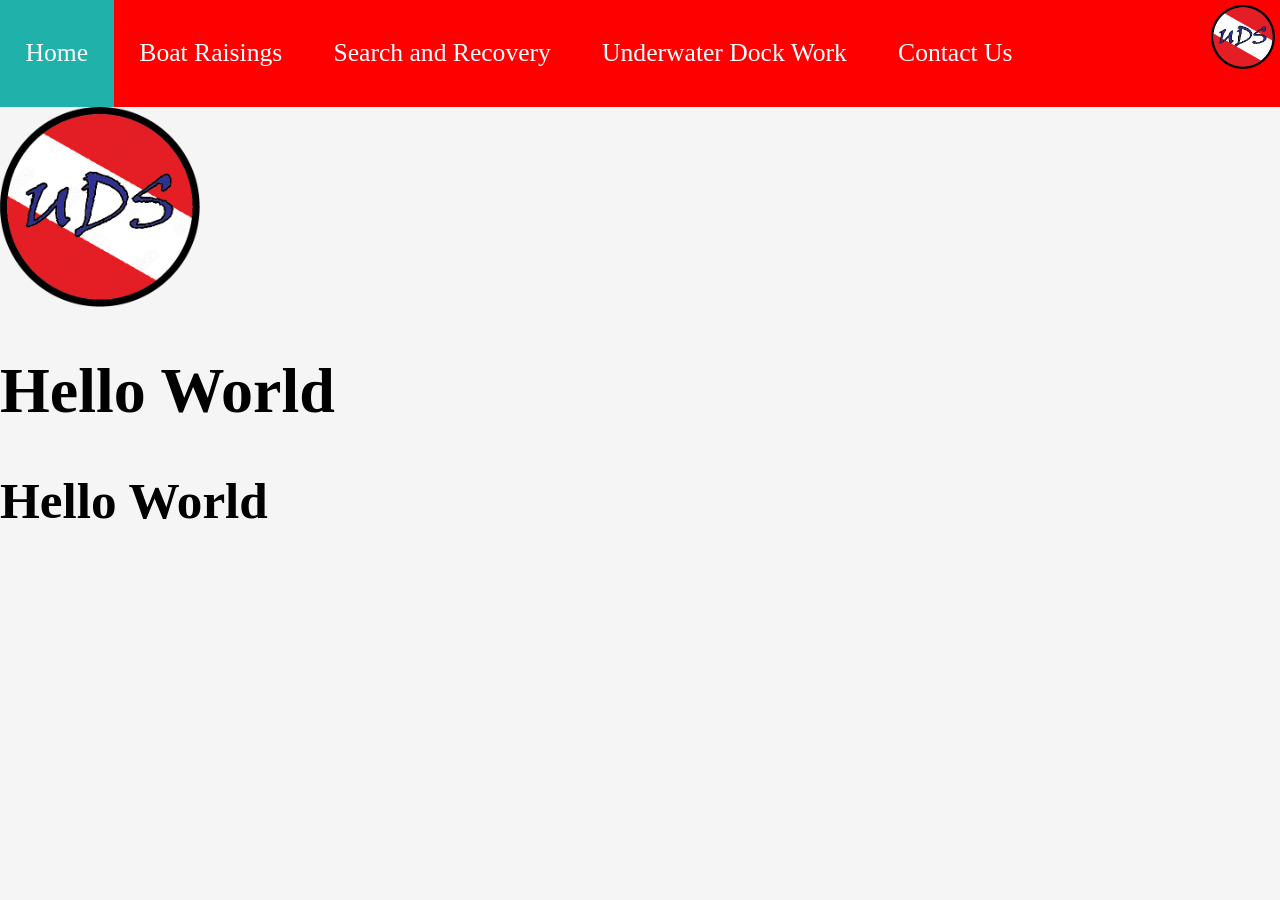
==== index.html @ 9f6061a1 "Basic design and most of the layout for boat raising page done" ====
<!DOCTYPE html>
<html lang="en">
<head>
    <meta charset="UTF-8">
    <link rel="stylesheet" href="styles.css">
    <title>Underwater Diving Services</title>
    <link rel="icon" type="image/x-icon" href="image/png/Icon.png">
    <meta name="viewport" content="width=device-width, initial-scale=1.0">
</head>
<ul class="navbar">
    <li><a href="home.html" class="active">Home</a></li>
    <li><a href="boatRaisings.html">Boat Raisings</a></li>
    <li><a href="searchAndRecovery.html">Search and Recovery </a></li>
    <li><a href="underwaterDockWork.html">Underwater Dock Work</a></li>
    <li><a href="contactus.html">Contact Us</a></li>
    <li class="right"><img src="image/png/Logo.png" alt="UDS Logo"></li>
</ul>
<body>
    <img src="image/png/Logo.png" alt="UDS Logo" width="200" height="200"></img>
    <h1> Hello World</h1>
    <h2>Hello World</h2>
</body>
</html>
---- styles.css ----
body {
    background-color: whitesmoke;
    margin: 0;
}

h1 {
  font-size: 5vw;
}
h2 {
  font-size: 4vw;
}
h3 {
  font-size: 3vw;
}
p {
  font-size: 2vw;
}

h3.bar {
  background-color: red;
  color: white;
  padding: 10px;
}


ul.navbar {
  list-style-type: none;
  margin: 0;
  padding: 0;
  overflow: hidden;
  background-color: red;
}

ul.navbar li {
  float: left;
}

ul.navbar li a{
  display: block;
  color: white;
  text-align: center;
  padding: 3vw 2vw;
  text-decoration: none;
  font-size: 2vw;
}

ul.navbar li a:hover {
  background-color: darkred;
}

ul.navbar li a.active {
  background-color: lightseagreen;
}

ul.navbar li.right {
    float: right;
}

ul.navbar li img {
    display: block;
    height: 5vw;
    width: auto;
    padding: 5px;
}

div.twoColumn {
    float: left;
    width: 50%;
    box-sizing: border-box;
    padding: 10px;
}

div.gallery {
  display: flex;
  flex-wrap: wrap;
  justify-content: flex-start;
}

@media screen and (min-width: 500px) {
  div.gallery-item {
    margin: .3%;
    border: .5% solid #ccc;
    width: 32.70%;
  }
}
@media screen and (max-width: 500px) {
  div.gallery-item {
    margin: .25%;
    border: .5% solid #ccc;
    width: 49%;
  }

  p {
    font-size: 3vw;
  }
}

div.gallery-item img {
  width: 100%;
  height: auto;
}
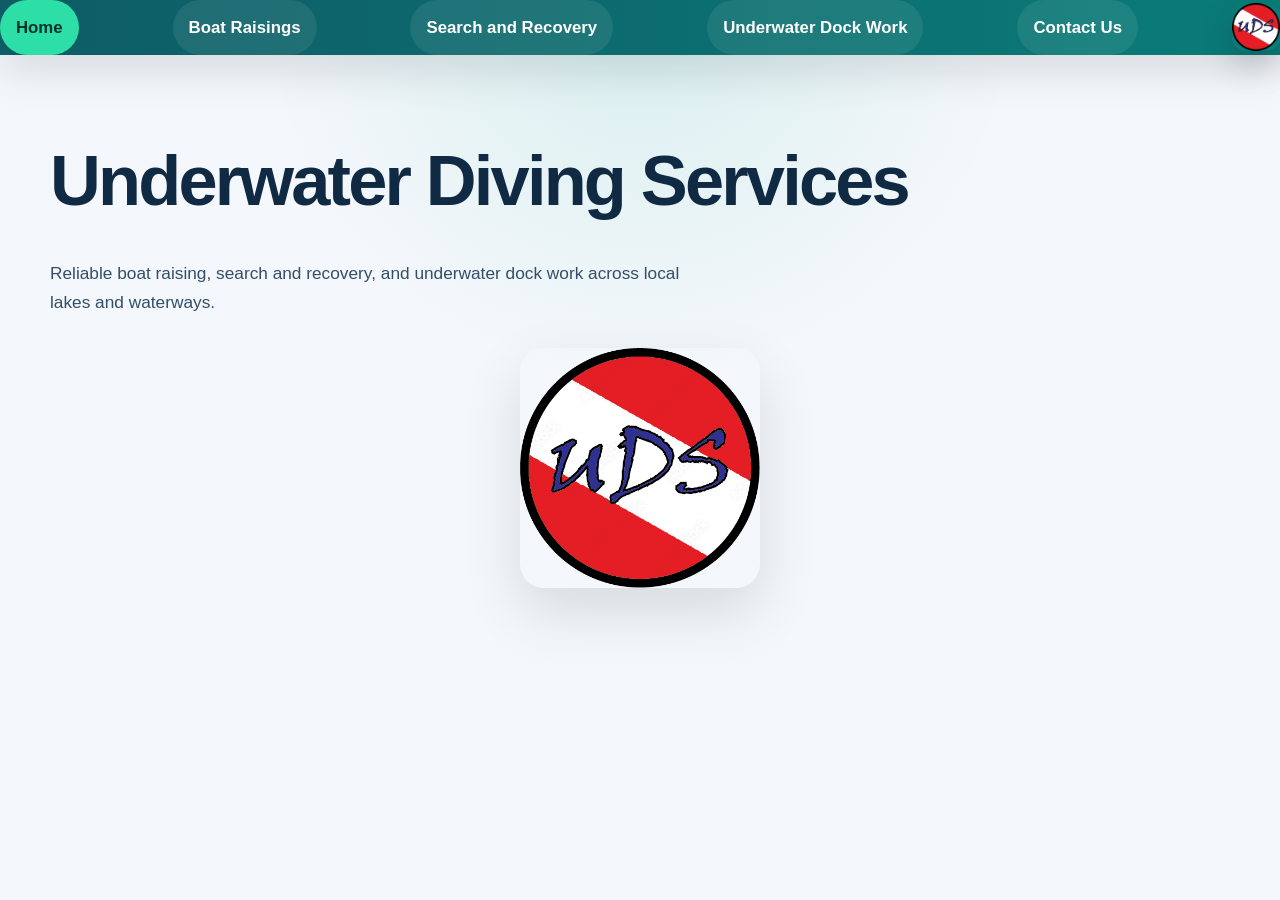
==== commit 81a6b9da: "Push ui update" ====
--- a/index.html
+++ b/index.html
@@ -7,17 +7,25 @@
     <link rel="icon" type="image/x-icon" href="image/png/Icon.png">
     <meta name="viewport" content="width=device-width, initial-scale=1.0">
 </head>
-<ul class="navbar">
-    <li><a href="home.html" class="active">Home</a></li>
-    <li><a href="boatRaisings.html">Boat Raisings</a></li>
-    <li><a href="searchAndRecovery.html">Search and Recovery </a></li>
-    <li><a href="underwaterDockWork.html">Underwater Dock Work</a></li>
-    <li><a href="contactus.html">Contact Us</a></li>
-    <li class="right"><img src="image/png/Logo.png" alt="UDS Logo"></li>
+<body>
+<header>
+<ul class="navbar navbar-links">
+    <li><a class="brand active" href="home.html">Home</a></li>
+    <li><a class="brand" href="boatRaisings.html">Boat Raisings</a></li>
+    <li><a class="brand" href="searchAndRecovery.html">Search and Recovery</a></li>
+    <li><a class="brand" href="underwaterDockWork.html">Underwater Dock Work</a></li>
+    <li><a class="brand" href="contactus.html">Contact Us</a></li>
+    <li class="right"><img class="brand" src="image/png/Logo.png" alt="UDS Logo"></li>
 </ul>
-<body>
-    <img src="image/png/Logo.png" alt="UDS Logo" width="200" height="200"></img>
-    <h1> Hello World</h1>
-    <h2>Hello World</h2>
+</header>
+<main class="page-wrapper">
+  <section class="hero">
+    <div class="hero-inner">
+      <h1>Underwater Diving Services</h1>
+      <p>Reliable boat raising, search and recovery, and underwater dock work across local lakes and waterways.</p>
+    </div>
+    <img class="hero-logo" src="image/png/Logo.png" alt="UDS Logo">
+  </section>
+</main>
 </body>
 </html>
--- a/styles.css
+++ b/styles.css
@@ -1,101 +1,470 @@
+* {
+  box-sizing: border-box;
+}
+
+:root {
+  color-scheme: light;
+  font-family: "Inter", "Segoe UI", sans-serif;
+  color: #102a43;
+  background-color: #f4f7fb;
+}
+
+html {
+  scroll-behavior: smooth;
+}
+
 body {
-    background-color: whitesmoke;
-    margin: 0;
-}
-
-h1 {
-  font-size: 5vw;
-}
-h2 {
-  font-size: 4vw;
-}
-h3 {
-  font-size: 3vw;
-}
-p {
-  font-size: 2vw;
-}
-
-h3.bar {
-  background-color: red;
-  color: white;
-  padding: 10px;
-}
-
-
-ul.navbar {
-  list-style-type: none;
-  margin: 0;
-  padding: 0;
-  overflow: hidden;
-  background-color: red;
-}
-
-ul.navbar li {
-  float: left;
-}
-
-ul.navbar li a{
+  margin: 0;
+  min-height: 100vh;
+  background: radial-gradient(circle at top, rgba(45, 189, 166, 0.14), transparent 34%), #f4f7fb;
+  line-height: 1.6;
+}
+
+img {
+  max-width: 100%;
   display: block;
-  color: white;
-  text-align: center;
-  padding: 3vw 2vw;
-  text-decoration: none;
-  font-size: 2vw;
-}
-
-ul.navbar li a:hover {
-  background-color: darkred;
-}
-
-ul.navbar li a.active {
-  background-color: lightseagreen;
-}
-
-ul.navbar li.right {
-    float: right;
-}
-
-ul.navbar li img {
-    display: block;
-    height: 5vw;
-    width: auto;
-    padding: 5px;
-}
-
-div.twoColumn {
-    float: left;
-    width: 50%;
-    box-sizing: border-box;
-    padding: 10px;
-}
-
-div.gallery {
+}
+
+body,
+button,
+input,
+textarea,
+select {
+  font: 100%/1.65 "Inter", "Segoe UI", sans-serif;
+}
+
+.page-wrapper {
+  width: min(1180px, calc(100% - 2rem));
+  margin: 0 auto;
+  padding: 1.5rem 0 2.5rem;
+}
+
+.margins {
+  padding: 0 1rem;
+}
+
+header {
+  background: linear-gradient(90deg, #0e5c65 0%, #0a7c78 100%);
+  color: #fff;
+  position: sticky;
+  top: 0;
+  z-index: 20;
+  box-shadow: 0 16px 44px rgba(2, 20, 28, 0.12);
+}
+
+.navbar {
   display: flex;
   flex-wrap: wrap;
-  justify-content: flex-start;
-}
-
-@media screen and (min-width: 500px) {
-  div.gallery-item {
-    margin: .3%;
-    border: .5% solid #ccc;
-    width: 32.70%;
-  }
-}
-@media screen and (max-width: 500px) {
-  div.gallery-item {
-    margin: .25%;
-    border: .5% solid #ccc;
-    width: 49%;
-  }
-
-  p {
-    font-size: 3vw;
-  }
-}
-
-div.gallery-item img {
+  align-items: center;
+  justify-content: space-between;
+  gap: 0.75rem;
+  margin: 0 auto;
+  padding: 0.85rem 1.25rem;
+  list-style: none;
+  background: linear-gradient(90deg, #0e5c65 0%, #0a7c78 100%);
+}
+
+.navbar a.brand {
+  display: inline-flex;
+  align-items: center;
+  gap: 0.85rem;
+  text-decoration: none;
+  color: #fff;
+  font-weight: 700;
+  font-size: 1.05rem;
+}
+
+.navbar img.brand {
+  width: 3rem;
+  height: auto;
+  border-radius: 0.85rem;
+  box-shadow: 0 14px 32px rgba(0, 0, 0, 0.18);
+}
+
+.navbar-links,
+ul.navbar {
+  display: flex;
+  flex-wrap: wrap;
+  gap: 0.45rem;
+  margin: 0;
+  padding: 0;
+}
+
+.navbar-links li,
+ul.navbar li {
+  margin: 0;
+}
+
+.navbar-links a,
+ul.navbar li a {
+  display: inline-flex;
+  align-items: center;
+  justify-content: center;
+  padding: 0.85rem 1rem;
+  border-radius: 999px;
+  color: #fff;
+  text-decoration: none;
+  transition: transform 180ms ease, background-color 180ms ease, color 180ms ease;
+  background: rgba(255, 255, 255, 0.08);
+  font-size: clamp(0.95rem, 1.5vw, 1.1rem);
+}
+
+.navbar-links a:hover,
+.navbar-links a:focus-visible,
+ul.navbar li a:hover,
+ul.navbar li a:focus-visible {
+  background: rgba(255, 255, 255, 0.2);
+  transform: translateY(-1px);
+}
+
+.navbar-links a.active,
+ul.navbar li a.active {
+  background: #2ddfa6;
+  color: #05332b;
+}
+
+.hero {
+  display: grid;
+  gap: 2rem;
+  align-items: center;
+  padding: 2.75rem 0 2rem;
+}
+
+.hero-inner {
+  display: grid;
+  gap: 1.25rem;
+}
+
+.hero h1 {
+  margin: 0;
+  font-size: clamp(2.8rem, 6vw, 4.4rem);
+  letter-spacing: -0.04em;
+}
+
+.hero-home {
+  grid-template-columns: minmax(0, 1.4fr) minmax(0, 1fr);
+  gap: 2.5rem;
+  padding: 3rem 0 3.5rem;
+  background-image: url(image/Test_background_silhouette_crop.jpg);
+  background-repeat: no-repeat;
+  background-size: cover;
+  border-radius: 2rem;
+}
+
+.hero-home .hero-inner {
+  max-width: 42rem;
+}
+
+.hero-home .eyebrow {
+  display: inline-flex;
+  align-items: center;
+  gap: 0.5rem;
+  font-size: 0.95rem;
+  font-weight: 700;
+  color: #0a7c78;
+  text-transform: uppercase;
+  letter-spacing: 0.12em;
+}
+
+.hero-home p {
+  margin: 0;
+  max-width: 44rem;
+  color: #334e68;
+  font-size: clamp(1rem, 1.4vw, 1.15rem);
+}
+
+.hero-home .hero-visual {
+  display: grid;
+  gap: 1.5rem;
+  align-items: end;
+}
+
+.hero-home .hero-logo {
+  width: 100%;
+  max-width: 420px;
+  border-radius: 1.75rem;
+  box-shadow: 0 24px 60px rgba(2, 20, 28, 0.12);
+  justify-self: center;
+}
+
+.hero p.hero-description{
+  background: #e4e4f6ef;
+  border-radius: 1.25rem;
+  padding: 1.2rem 1.25rem;
+  border: 1px solid rgba(15, 46, 84, 0.08);
+  box-shadow: 0 12px 28px rgba(15, 46, 84, 0.08);
+}
+
+.hero-stats {
+  display: grid;
+  grid-template-columns: repeat(2, minmax(0, 1fr));
+  gap: 1rem;
+}
+
+.hero-stats div {
+  background: #fff;
+  border-radius: 1.25rem;
+  padding: 1.2rem 1.25rem;
+  border: 1px solid rgba(15, 46, 84, 0.08);
+  box-shadow: 0 12px 28px rgba(15, 46, 84, 0.08);
+}
+
+.hero-stats strong {
+  display: block;
+  font-size: 2rem;
+  color: #0a7c78;
+}
+
+.hero-stats p {
+  margin: 0.35rem 0 0;
+  color: #334e68;
+}
+
+.services-section {
+  margin-top: 3rem;
+}
+
+.section-header h2 {
+  margin: 0 0 0.5rem;
+  font-size: clamp(2rem, 3vw, 2.6rem);
+}
+
+.section-header p {
+  margin: 0;
+  color: #334e68;
+  max-width: 42rem;
+}
+
+.services-grid {
+  display: grid;
+  grid-template-columns: repeat(3, minmax(0, 1fr));
+  gap: 1.5rem;
+  margin-top: 1.75rem;
+}
+
+.service-card {
+  background: #fff;
+  border-radius: 1.5rem;
+  padding: 1.75rem;
+  box-shadow: 0 16px 40px rgba(15, 46, 84, 0.08);
+  border: 1px solid rgba(15, 46, 84, 0.08);
+}
+
+.service-card h3 {
+  margin-top: 0;
+}
+
+.service-card p {
+  color: #334e68;
+}
+
+@media (max-width: 980px) {
+  .hero-home {
+    grid-template-columns: 1fr;
+  }
+
+  .hero-stats {
+    grid-template-columns: 1fr 1fr;
+  }
+}
+
+@media (max-width: 720px) {
+  .contact-actions,
+  .hero-stats {
+    grid-template-columns: 1fr;
+  }
+
+  .content-grid,
+  .services-grid {
+    grid-template-columns: 1fr;
+  }
+
+  .hero-home {
+    padding: 2rem 0 2.5rem;
+  }
+}
+
+.contact-hero {
+  background: radial-gradient(circle at top left, rgba(45, 189, 166, 0.2), transparent 34%),
+    linear-gradient(180deg, #ffffff 0%, #eaf3f7 100%);
+  border-radius: 2rem;
+  padding: 3rem 2rem;
+  box-shadow: 0 18px 48px rgba(15, 46, 84, 0.1);
+}
+
+.contact-actions {
+  display: flex;
+  flex-wrap: wrap;
+  gap: 1rem;
+}
+
+.button {
+  display: inline-flex;
+  align-items: center;
+  justify-content: center;
+  padding: 0.95rem 1.45rem;
+  border-radius: 999px;
+  text-decoration: none;
+  font-weight: 700;
+  transition: transform 180ms ease, box-shadow 180ms ease, background-color 180ms ease;
+}
+
+.button:hover,
+.button:focus-visible {
+  transform: translateY(-1px);
+}
+
+.button-primary {
+  background: #0a7c78;
+  color: #fff;
+  box-shadow: 0 14px 30px rgba(10, 124, 120, 0.22);
+}
+
+.button-secondary {
+  background: #ffffff;
+  color: #0f4b58;
+  border: 1px solid rgba(15, 46, 84, 0.16);
+}
+
+.contact-grid {
+  display: grid;
+  grid-template-columns: repeat(2, minmax(0, 1fr));
+  gap: 1.5rem;
+  margin-top: 2rem;
+}
+
+.contact-list {
+  list-style: none;
+  padding: 0;
+  margin: 1rem 0 0;
+}
+
+.contact-list li {
+  margin-bottom: 0.9rem;
+  color: #334e68;
+}
+
+.contact-list a {
+  color: #0a7c78;
+  text-decoration: none;
+}
+
+.contact-list a:hover,
+.contact-list a:focus-visible {
+  text-decoration: underline;
+}
+
+.contact-meta {
+  display: grid;
+  gap: 1.25rem;
+}
+
+.contact-meta strong {
+  display: block;
+  color: #102a43;
+  margin-bottom: 0.35rem;
+}
+
+.contact-meta p {
+  margin: 0;
+  color: #334e68;
+}
+
+@media (max-width: 860px) {
+  .contact-grid {
+    grid-template-columns: 1fr;
+  }
+}
+
+.hero p {
+  margin: 0;
+  max-width: 42rem;
+  font-size: clamp(1rem, 1.35vw, 1.2rem);
+  color: #334e68;
+}
+
+.hero-logo {
+  width: 240px;
+  max-width: 100%;
+  border-radius: 1.5rem;
+  box-shadow: 0 24px 60px rgba(2, 20, 28, 0.12);
+  justify-self: center;
+}
+
+h1,
+h2,
+h3 {
+  color: #102a43;
+  margin: 0 0 1rem;
+}
+
+h2 {
+  font-size: clamp(1.65rem, 3vw, 2.6rem);
+}
+
+h3 {
+  font-size: clamp(1.3rem, 2vw, 1.85rem);
+}
+
+p {
+  margin: 0 0 1.25rem;
+}
+
+.content-grid {
+  display: grid;
+  grid-template-columns: repeat(2, minmax(0, 1fr));
+  gap: 1.5rem;
+}
+
+.content-card,
+.gallery-item {
+  background: #fff;
+  border-radius: 1.5rem;
+  padding: 1.6rem;
+  box-shadow: 0 16px 40px rgba(15, 46, 84, 0.08);
+  border: 1px solid rgba(15, 46, 84, 0.08);
+}
+
+.footer {
+  padding: 1.25rem 0 2rem;
+  text-align: center;
+  color: #526a7e;
+  font-size: 0.95rem;
+}
+
+.gallery {
+  display: grid;
+  grid-template-columns: repeat(3, minmax(220px, 1fr));
+  gap: 1rem;
+}
+
+.gallery-item img {
   width: 100%;
   height: auto;
-}+}
+
+div.twoColumn {
+  width: 100%;
+  padding: 0;
+}
+
+@media (max-width: 860px) {
+  .content-grid {
+    grid-template-columns: 1fr;
+  }
+}
+
+@media (max-width: 720px) {
+  .navbar {
+    justify-content: center;
+  }
+
+  .navbar-links {
+    justify-content: center;
+    width: 100%;
+  }
+
+  .hero {
+    padding: 1.75rem 0 1.5rem;
+  }
+}
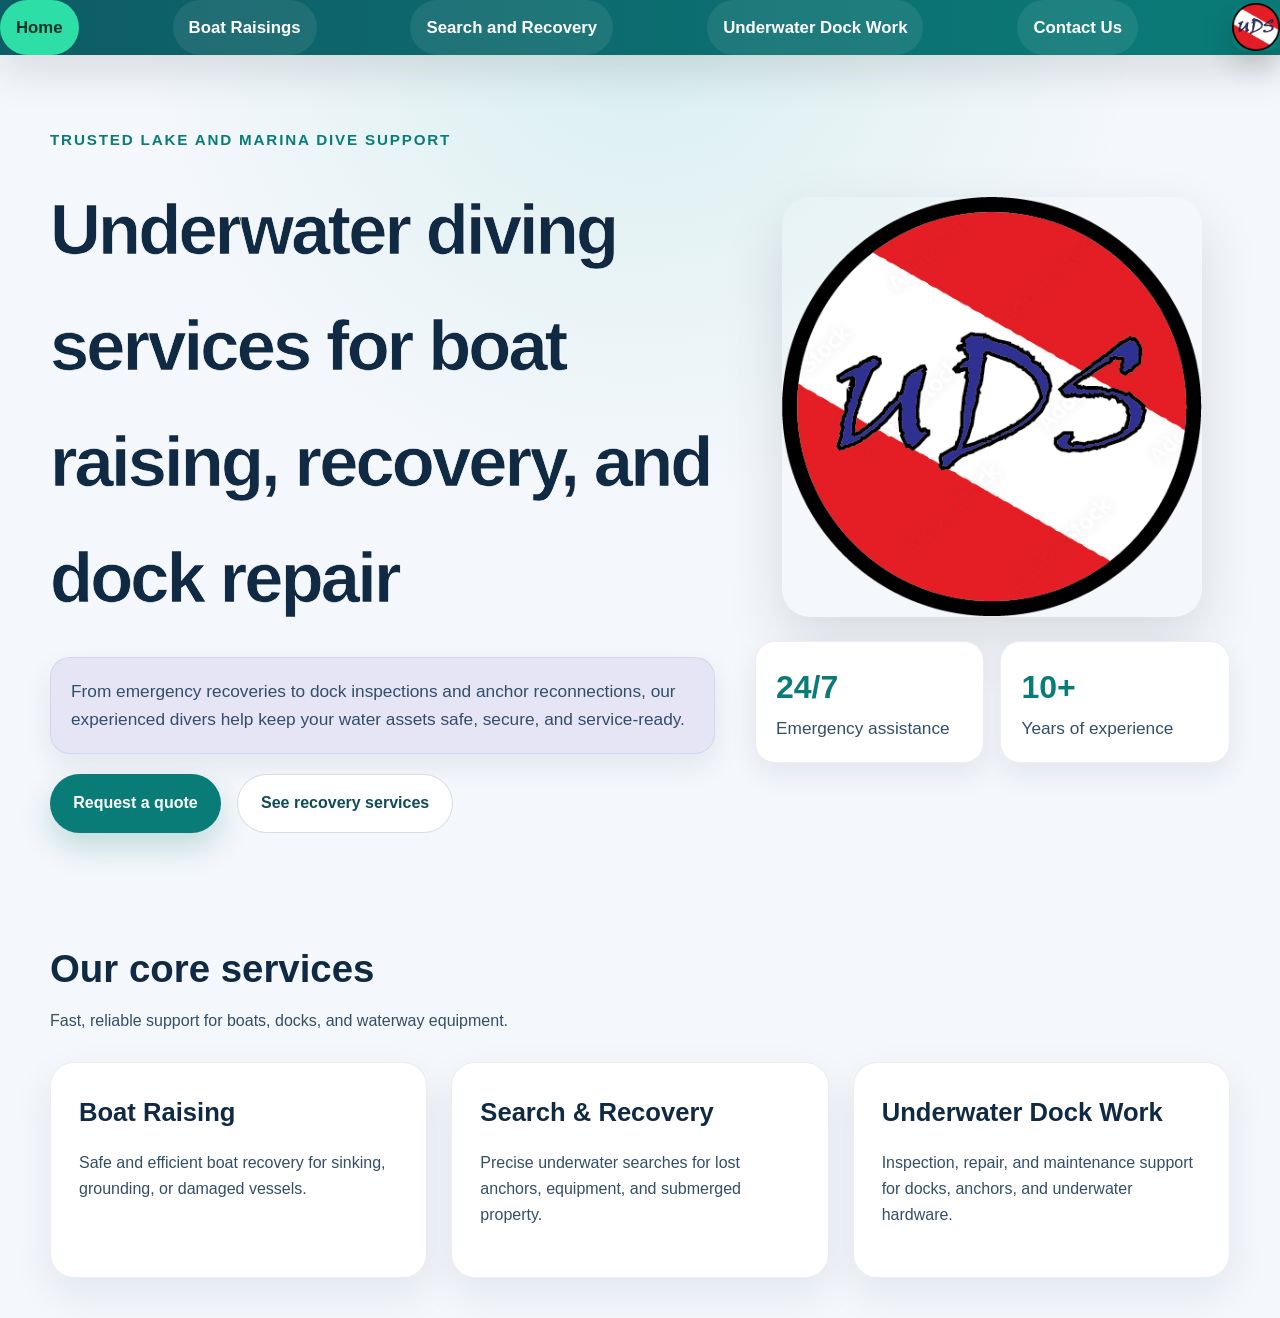
==== commit cf222d07: "Combine index.html with home.html" ====
--- a/index.html
+++ b/index.html
@@ -19,12 +19,50 @@
 </ul>
 </header>
 <main class="page-wrapper">
-  <section class="hero">
+  <section class="hero hero-home">
     <div class="hero-inner">
-      <h1>Underwater Diving Services</h1>
-      <p>Reliable boat raising, search and recovery, and underwater dock work across local lakes and waterways.</p>
+      <span class="eyebrow">Trusted lake and marina dive support</span>
+      <h1>Underwater diving services for boat raising, recovery, and dock repair</h1>
+      <p class="hero-description">From emergency recoveries to dock inspections and anchor reconnections, our experienced divers help keep your water assets safe, secure, and service-ready.</p>
+      <div class="contact-actions">
+        <a href="contactus.html" class="button button-primary">Request a quote</a>
+        <a href="searchAndRecovery.html" class="button button-secondary">See recovery services</a>
+      </div>
     </div>
-    <img class="hero-logo" src="image/png/Logo.png" alt="UDS Logo">
+    <div class="hero-visual">
+      <img class="hero-logo" src="image/png/Logo.png" alt="UDS Logo">
+      <div class="hero-stats">
+        <div>
+          <strong>24/7</strong>
+          <p>Emergency assistance</p>
+        </div>
+        <div>
+          <strong>10+</strong>
+          <p>Years of experience</p>
+        </div>
+      </div>
+    </div>
+  </section>
+
+  <section class="services-section">
+    <div class="section-header">
+      <h2>Our core services</h2>
+      <p>Fast, reliable support for boats, docks, and waterway equipment.</p>
+    </div>
+    <div class="services-grid">
+      <article class="service-card">
+        <h3>Boat Raising</h3>
+        <p>Safe and efficient boat recovery for sinking, grounding, or damaged vessels.</p>
+      </article>
+      <article class="service-card">
+        <h3>Search &amp; Recovery</h3>
+        <p>Precise underwater searches for lost anchors, equipment, and submerged property.</p>
+      </article>
+      <article class="service-card">
+        <h3>Underwater Dock Work</h3>
+        <p>Inspection, repair, and maintenance support for docks, anchors, and underwater hardware.</p>
+      </article>
+    </div>
   </section>
 </main>
 </body>
--- a/styles.css
+++ b/styles.css
@@ -139,6 +139,7 @@
   margin: 0;
   font-size: clamp(2.8rem, 6vw, 4.4rem);
   letter-spacing: -0.04em;
+  -webkit-text-stroke: .01em  white;
 }
 
 .hero-home {
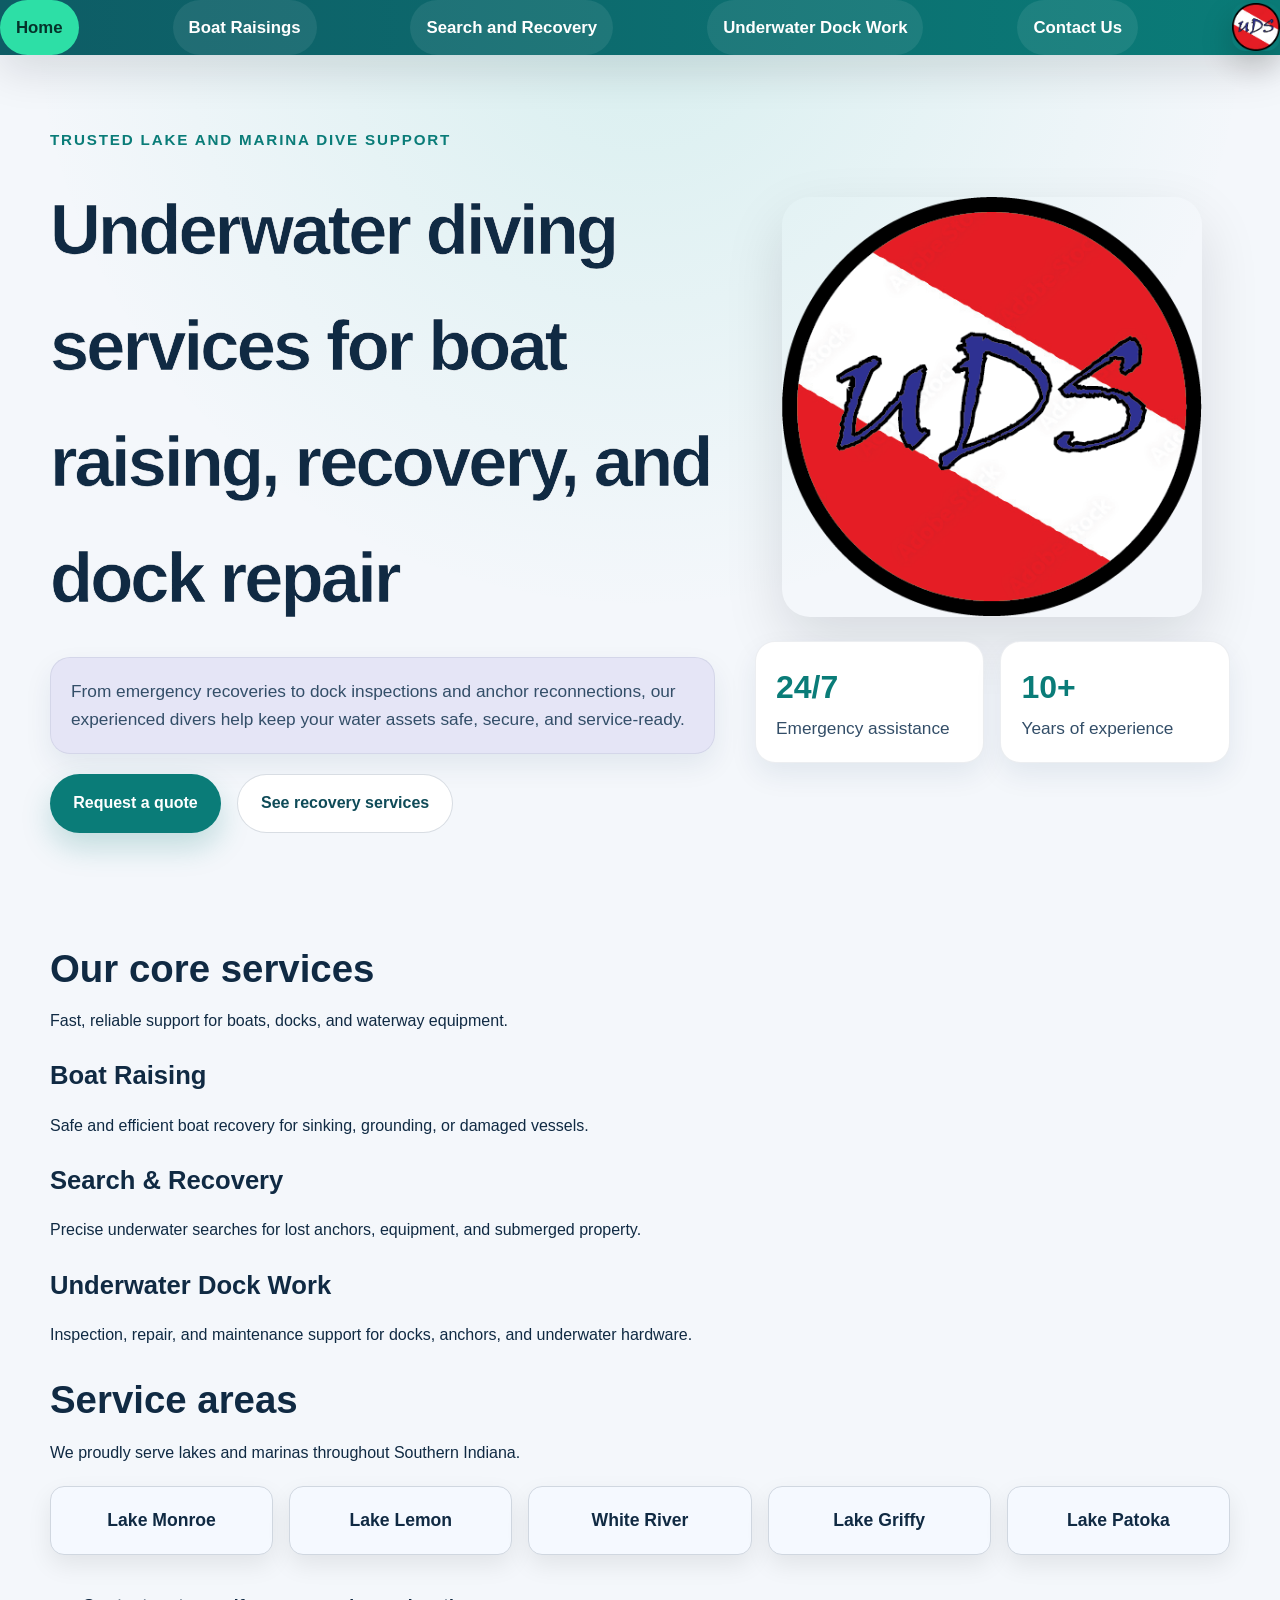
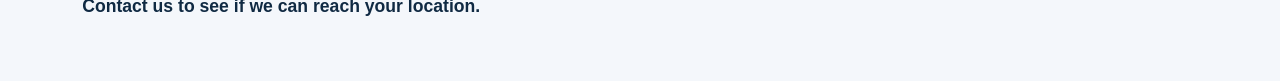
==== commit f209bc7e: "Added service area to home page" ====
--- a/index.html
+++ b/index.html
@@ -10,7 +10,7 @@
 <body>
 <header>
 <ul class="navbar navbar-links">
-    <li><a class="brand active" href="home.html">Home</a></li>
+    <li><a class="brand active" href="index.html">Home</a></li>
     <li><a class="brand" href="boatRaisings.html">Boat Raisings</a></li>
     <li><a class="brand" href="searchAndRecovery.html">Search and Recovery</a></li>
     <li><a class="brand" href="underwaterDockWork.html">Underwater Dock Work</a></li>
@@ -64,6 +64,33 @@
       </article>
     </div>
   </section>
+
+  <section class="service-area-section">
+    <div class="section-header">
+      <h2>Service areas</h2>
+      <p>We proudly serve lakes and marinas throughout Southern Indiana.</p>
+    </div>
+    <div class="service-area-grid">
+      <article class="service-area-card">
+        <h3>Lake Monroe</h3>
+      </article>
+      <article class="service-area-card">
+        <h3>Lake Lemon</h3>
+      </article>
+      <article class="service-area-card">
+        <h3>White River</h3>
+      </article>
+      <article class="service-area-card">
+        <h3>Lake Griffy</h3>
+      </article>
+      <article class="service-area-card">
+        <h3>Lake Patoka</h3>
+      </article>
+      <article class="service-area-card note">
+        <h3>Contact us to see if we can reach your location.</h3>
+      </article>
+    </div>
+  </section>
 </main>
 </body>
 </html>
--- a/styles.css
+++ b/styles.css
@@ -230,34 +230,36 @@
   font-size: clamp(2rem, 3vw, 2.6rem);
 }
 
-.section-header p {
-  margin: 0;
-  color: #334e68;
-  max-width: 42rem;
-}
-
-.services-grid {
-  display: grid;
-  grid-template-columns: repeat(3, minmax(0, 1fr));
-  gap: 1.5rem;
-  margin-top: 1.75rem;
-}
-
-.service-card {
-  background: #fff;
-  border-radius: 1.5rem;
-  padding: 1.75rem;
-  box-shadow: 0 16px 40px rgba(15, 46, 84, 0.08);
-  border: 1px solid rgba(15, 46, 84, 0.08);
-}
-
-.service-card h3 {
-  margin-top: 0;
-}
-
-.service-card p {
-  color: #334e68;
-}
+.service-area-grid {
+        display: grid;
+        grid-template-columns: repeat(auto-fit, minmax(220px, 1fr));
+        gap: 1rem;
+        margin-top: 1rem;
+      }
+      .service-area-card {
+        background: #f5f9ff;
+        border: 1px solid #d0d7e0;
+        border-radius: 14px;
+        padding: 1.2rem;
+        box-shadow: 0 10px 24px rgba(0, 0, 0, 0.08);
+        text-align: center;
+      }
+      .service-area-card h3 {
+        margin: 0;
+        font-size: 1.1rem;
+      }
+      .service-area-card.note {
+        grid-column: span 2;
+        background: transparent;
+        box-shadow: none;
+        border-color: transparent;
+        color: #334155;
+      }
+      @media (max-width: 600px) {
+        .service-area-card.note {
+          grid-column: span 1;
+        }
+      }
 
 @media (max-width: 980px) {
   .hero-home {
